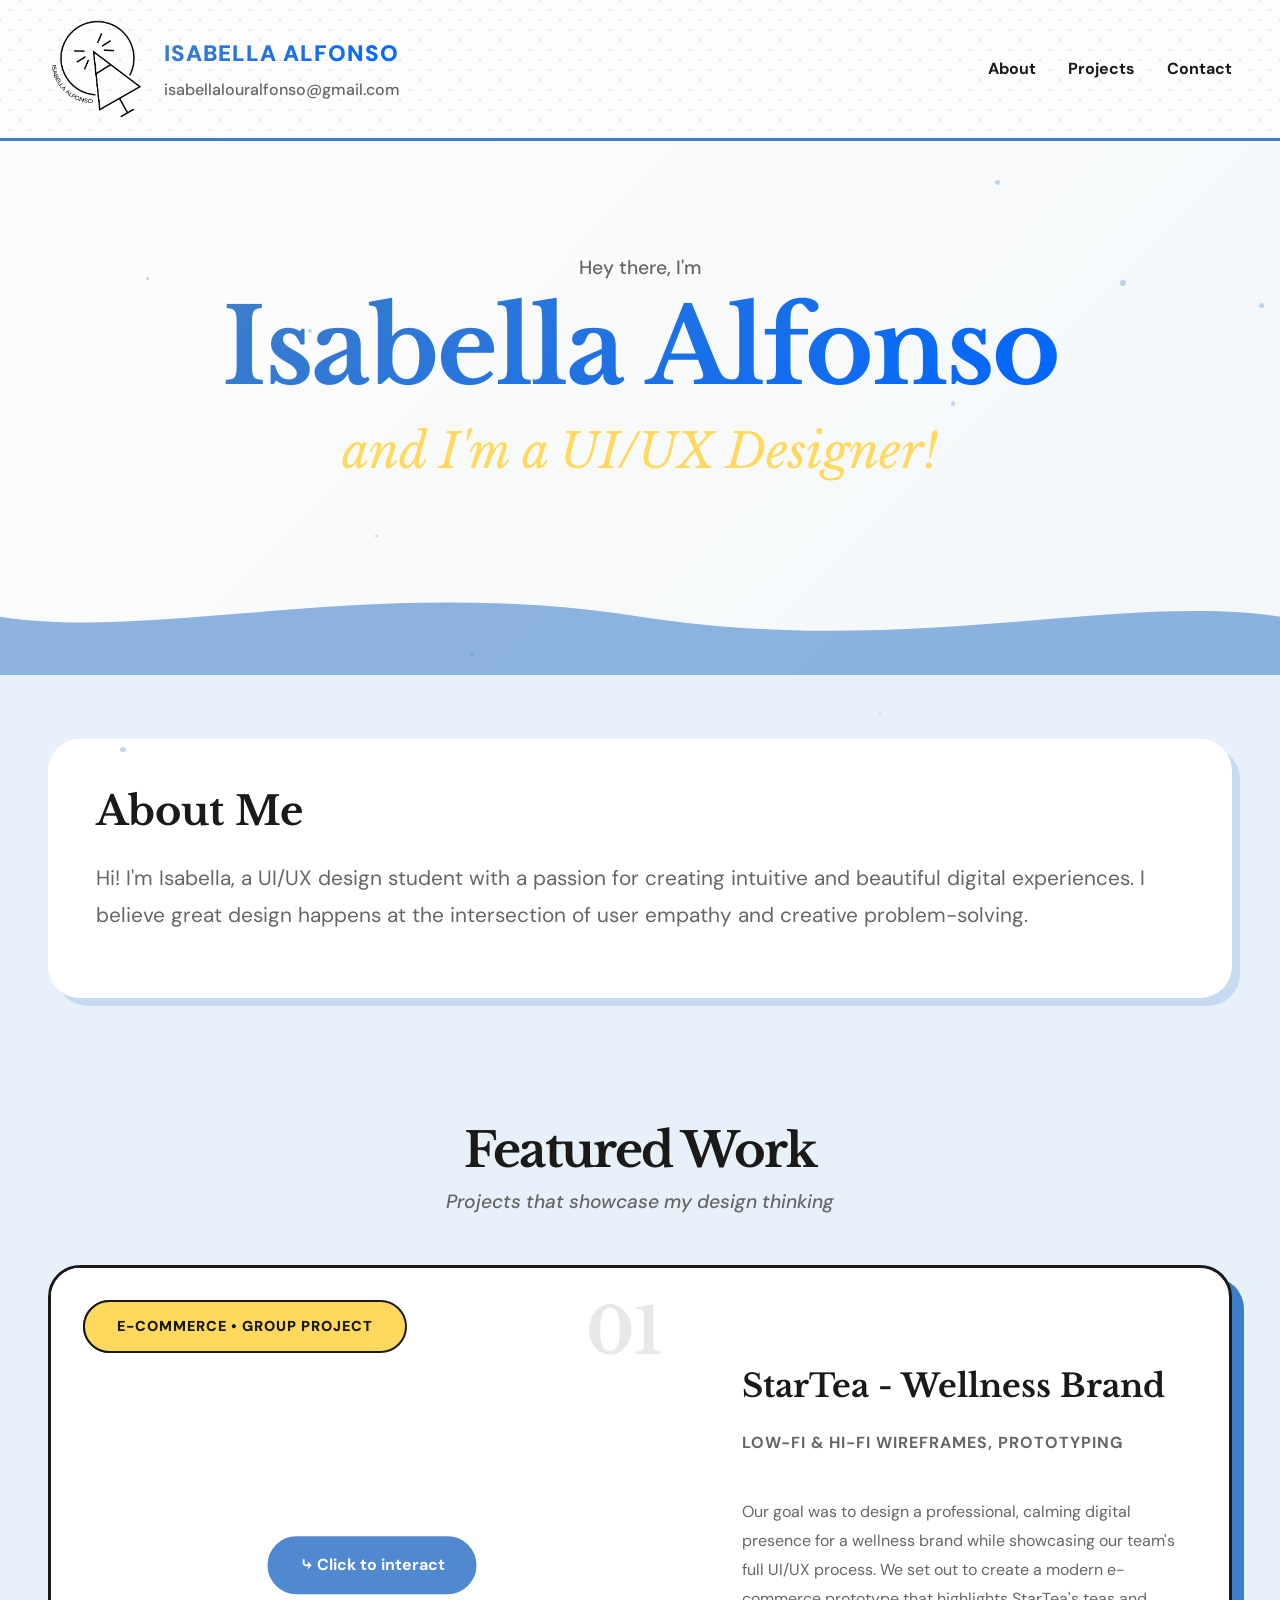
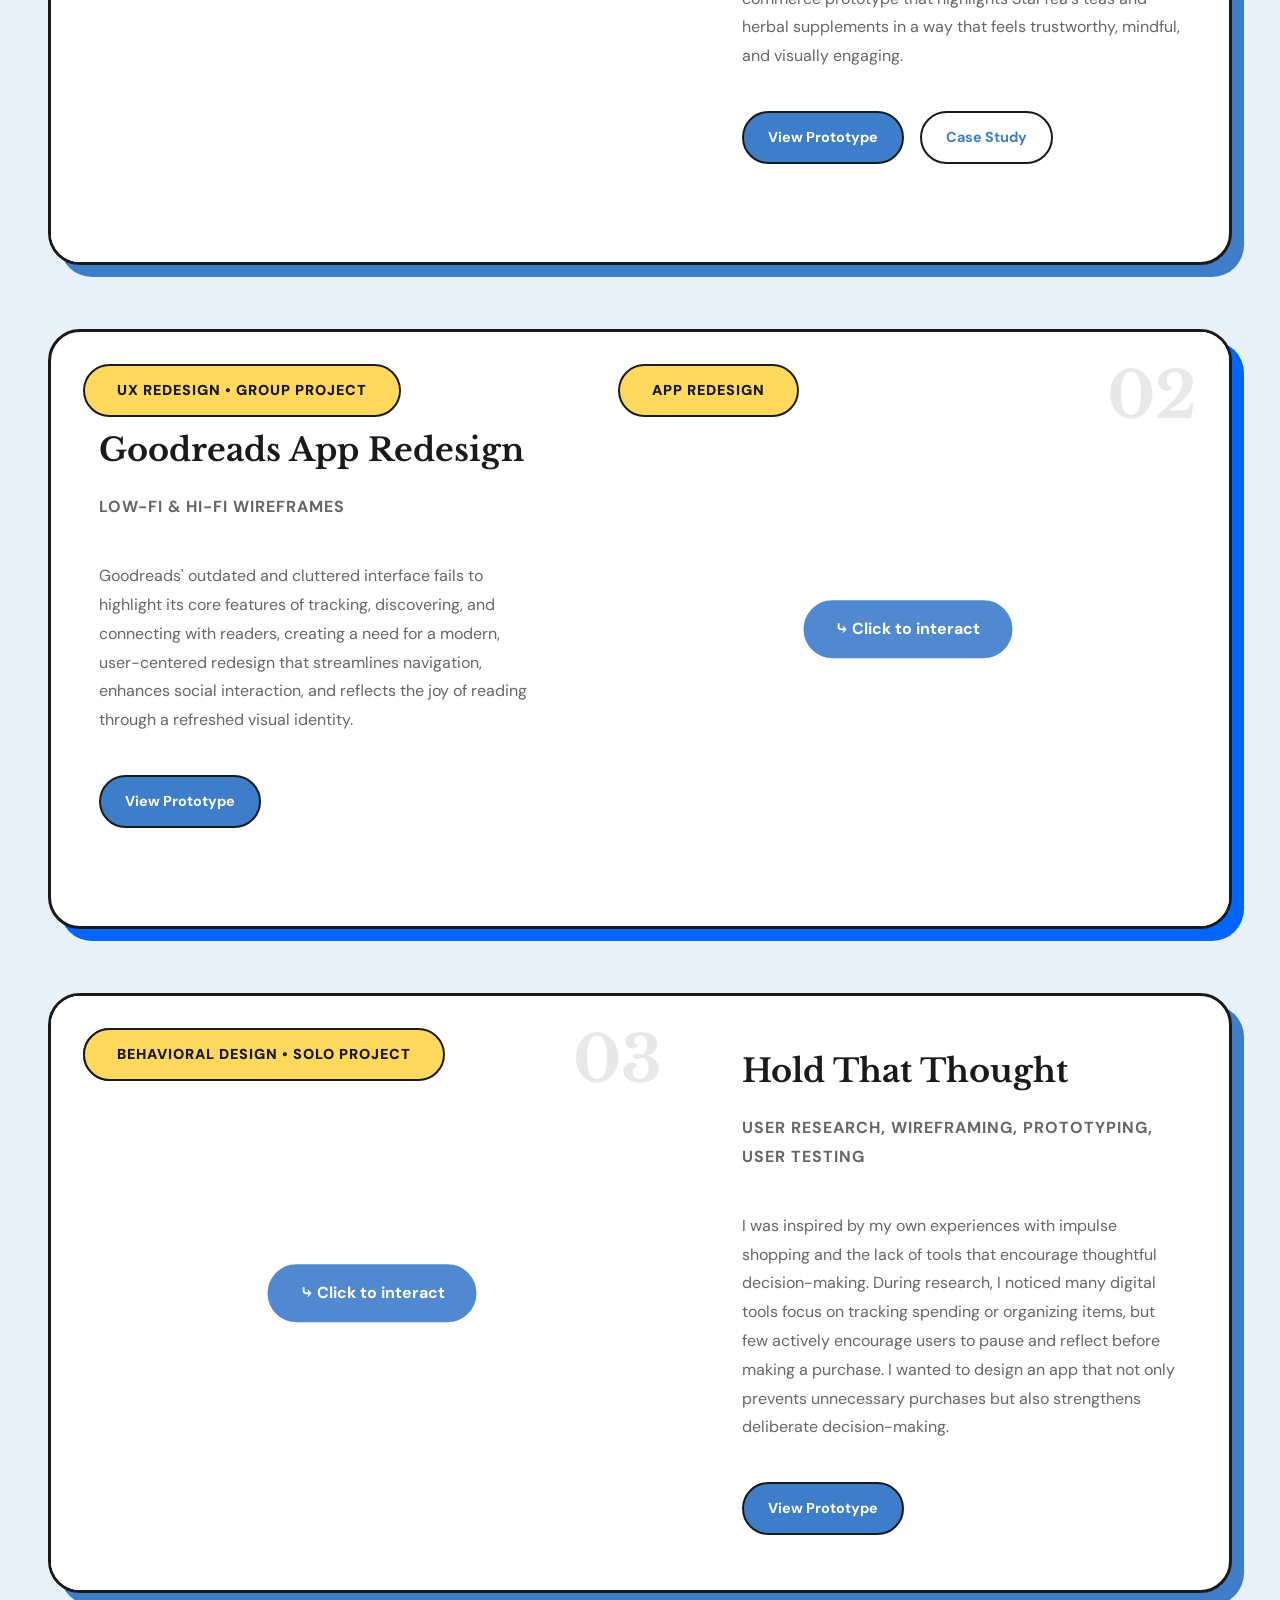
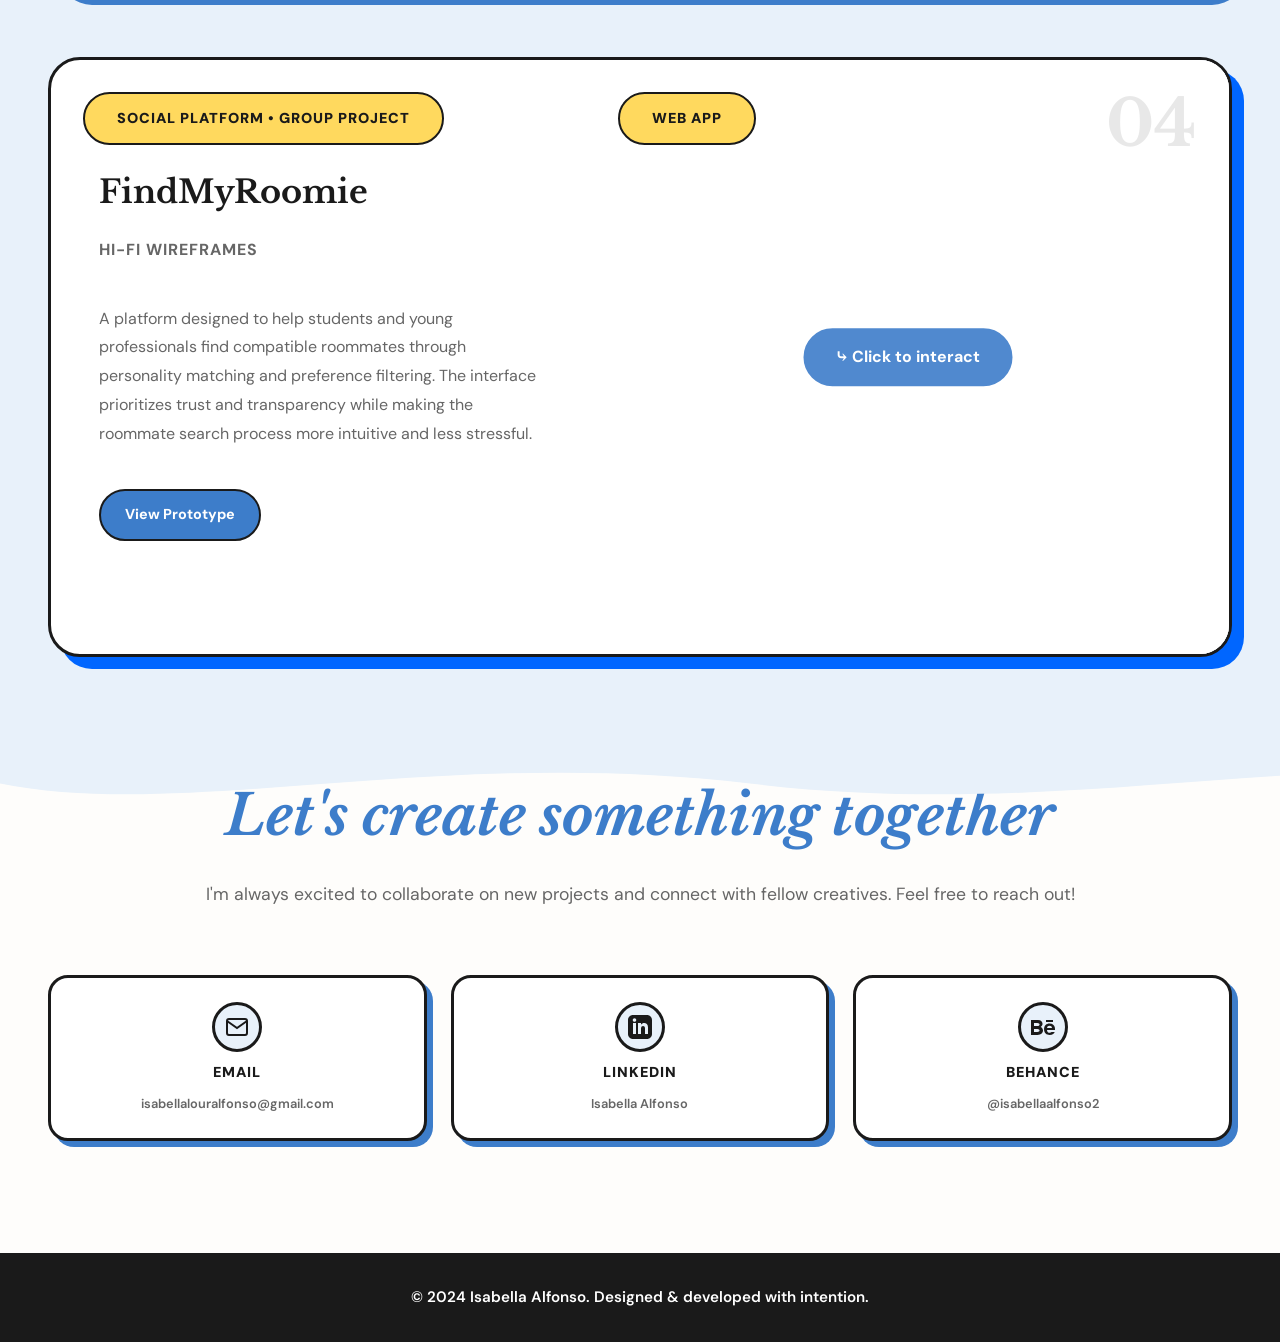
==== index.html @ eb117059 "Add files via upload" ====
<!DOCTYPE html>
<html lang="en">

<head>
    <meta charset="UTF-8">
    <meta name="viewport" content="width=device-width, initial-scale=1.0">
    <title>Isabella Alfonso - UI/UX Designer</title>
    <link rel="preconnect" href="https://fonts.googleapis.com">
    <link rel="preconnect" href="https://fonts.gstatic.com" crossorigin>
    <link
        href="https://fonts.googleapis.com/css2?family=Libre+Baskerville:ital,wght@0,400;0,700;1,400&family=DM+Sans:wght@400;500;600;700&display=swap"
        rel="stylesheet">
    <link rel="stylesheet" href="styles.css">
</head>

<body>
    <nav>
        <div class="container">
            <div class="nav-left">
                <a href="#home" class="logo" aria-label="Isabella Alfonso Logo"></a>
                <div class="nav-info">
                    <span class="name">ISABELLA ALFONSO</span>
                    <div class="nav-contact">
                        <a href="mailto:isabellalouralfonso@gmail.com">isabellalouralfonso@gmail.com</a>
                    </div>
                </div>
            </div>
            <ul>
                <li><a href="#about">About</a></li>
                <li><a href="#projects">Projects</a></li>
                <li><a href="#contact">Contact</a></li>
            </ul>
        </div>
    </nav>

    <section id="home" class="hero">
        <div class="wave-decoration">
            <div class="wave"></div>
            <div class="wave"></div>
        </div>
        <div class="hero-content">
            <p class="small-text">Hey there, I'm</p>
            <h1>Isabella Alfonso</h1>
            <p class="tagline">and I'm a UI/UX Designer!</p>
        </div>
    </section>

    <section id="about" class="about-section">
        <div class="container">
            <div class="about-grid">
                <div class="about-card">
                    <h2>About Me</h2>
                    <p>Hi! I'm Isabella, a UI/UX design student with a passion for creating intuitive and beautiful
                        digital experiences. I believe great design happens at the intersection of user empathy and
                        creative problem-solving.</p>
                </div>
            </div>
        </div>
    </section>

    <section id="projects" class="projects-section">
        <div class="container">
            <div class="section-header">
                <h2 class="section-title">Featured Work</h2>
                <p class="section-subtitle">Projects that showcase my design thinking</p>
            </div>
            <div class="projects-grid">
                <div class="project-card">
                    <div class="project-image">
                        <span class="project-number">01</span>
                        <span class="project-tag">Mobile App</span>
                        <div class="prototype-overlay">
                            <span>⤷ Click to interact</span>
                        </div>
                        <iframe class="project-prototype"
                            src="https://www.figma.com/embed?embed_host=share&url=https://www.figma.com/proto/tesZsdQUWD0p7IYD3rt1K0/StarTea-Prototype?node-id=3464-260&t=DxZt1ldqryKaoIra-1"
                            allowfullscreen>
                        </iframe>
                    </div>
                    <div class="project-content">
                        <span class="project-tag">E-Commerce • Group Project</span>
                        <h3>StarTea - Wellness Brand</h3>
                        <p class="project-role">Low-fi & Hi-fi Wireframes, Prototyping</p>
                        <p>Our goal was to design a professional, calming digital presence for a wellness brand while
                            showcasing our team's full UI/UX process. We set out to create a modern e-commerce prototype
                            that highlights StarTea's teas and herbal supplements in a way that feels trustworthy,
                            mindful, and visually engaging.</p>
                        <div class="project-links">
                            <a href="https://www.figma.com/proto/tesZsdQUWD0p7IYD3rt1K0/StarTea-Prototype?node-id=3464-260&t=DxZt1ldqryKaoIra-1"
                                target="_blank" class="project-link">View Prototype</a>
                            <a href="https://www.behance.net/gallery/235886391/StarTea-Website-Design" target="_blank"
                                class="project-link secondary">Case Study</a>
                        </div>
                    </div>
                </div>

                <div class="project-card">
                    <div class="project-image">
                        <span class="project-number">02</span>
                        <span class="project-tag">App Redesign</span>
                        <div class="prototype-overlay">
                            <span>⤷ Click to interact</span>
                        </div>
                        <iframe class="project-prototype"
                            src="https://www.figma.com/embed?embed_host=share&url=https://www.figma.com/proto/zijQOHebjsT1D1TYrEpR2m/Goodreads-Redesign?node-id=130-280&starting-point-node-id=130%3A280&t=WlkC5fg7L0DICzUb-1"
                            allowfullscreen>
                        </iframe>
                    </div>
                    <div class="project-content">
                        <span class="project-tag">UX Redesign • Group Project</span>
                        <h3>Goodreads App Redesign</h3>
                        <p class="project-role">Low-fi & Hi-fi Wireframes</p>
                        <p>Goodreads' outdated and cluttered interface fails to highlight its core features of tracking,
                            discovering, and connecting with readers, creating a need for a modern, user-centered
                            redesign that streamlines navigation, enhances social interaction, and reflects the joy of
                            reading through a refreshed visual identity.</p>
                        <div class="project-links">
                            <a href="https://www.figma.com/proto/zijQOHebjsT1D1TYrEpR2m/Goodreads-Redesign?node-id=130-280&starting-point-node-id=130%3A280&t=WlkC5fg7L0DICzUb-1"
                                target="_blank" class="project-link">View Prototype</a>
                        </div>
                    </div>
                </div>

                <div class="project-card">
                    <div class="project-image">
                        <span class="project-number">03</span>
                        <span class="project-tag">Mobile App</span>
                        <div class="prototype-overlay">
                            <span>⤷ Click to interact</span>
                        </div>
                        <iframe class="project-prototype"
                            src="https://www.figma.com/embed?embed_host=share&url=https://www.figma.com/proto/msWcVIC5OyRprk8h4pft1J/Untitled?node-id=201-1447&p=f&m=draw&scaling=scale-down&content-scaling=fixed&page-id=201%3A917&starting-point-node-id=201%3A1447&t=2uoMza4y7HdbOIAU-1"
                            allowfullscreen>
                        </iframe>
                    </div>
                    <div class="project-content">
                        <span class="project-tag">Behavioral Design • Solo Project</span>
                        <h3>Hold That Thought</h3>
                        <p class="project-role">User Research, Wireframing, Prototyping, User Testing</p>
                        <p>I was inspired by my own experiences with impulse shopping and the lack of tools that
                            encourage thoughtful decision-making. During research, I noticed many digital tools focus on
                            tracking spending or organizing items, but few actively encourage users to pause and reflect
                            before making a purchase. I wanted to design an app that not only prevents unnecessary
                            purchases but also strengthens deliberate decision-making.</p>
                        <div class="project-links">
                            <a href="https://www.figma.com/proto/msWcVIC5OyRprk8h4pft1J/Untitled?node-id=201-1447&p=f&m=draw&scaling=scale-down&content-scaling=fixed&page-id=201%3A917&starting-point-node-id=201%3A1447&t=2uoMza4y7HdbOIAU-1"
                                target="_blank" class="project-link">View Prototype</a>
                        </div>
                    </div>
                </div>

                <div class="project-card">
                    <div class="project-image">
                        <span class="project-number">04</span>
                        <span class="project-tag">Web App</span>
                        <div class="prototype-overlay">
                            <span>⤷ Click to interact</span>
                        </div>
                        <iframe class="project-prototype"
                            src="https://www.figma.com/embed?embed_host=share&url=https://www.figma.com/proto/Vjy3LSTYUVbEObOqaxyEuz/DIG3124-Group-Project?node-id=1-3&p=f&t=7cQKwUZ6eZ2lU2q5-1&scaling=scale-down&content-scaling=fixed&page-id=0%3A1&starting-point-node-id=1%3A3"
                            allowfullscreen>
                        </iframe>
                    </div>
                    <div class="project-content">
                        <span class="project-tag">Social Platform • Group Project</span>
                        <h3>FindMyRoomie</h3>
                        <p class="project-role">Hi-fi Wireframes</p>
                        <p>A platform designed to help students and young professionals find compatible roommates
                            through personality matching and preference filtering. The interface prioritizes trust and
                            transparency while making the roommate search process more intuitive and less stressful.</p>
                        <div class="project-links">
                            <a href="https://www.figma.com/proto/Vjy3LSTYUVbEObOqaxyEuz/DIG3124-Group-Project?node-id=1-3&p=f&t=7cQKwUZ6eZ2lU2q5-1&scaling=scale-down&content-scaling=fixed&page-id=0%3A1&starting-point-node-id=1%3A3"
                                target="_blank" class="project-link">View Prototype</a>
                        </div>
                    </div>
                </div>
            </div>
        </div>
    </section>

    <section id="contact" class="contact-section">
        <div class="container">
            <div class="contact-wrapper">
                <h2>Let's create something together</h2>
                <p>I'm always excited to collaborate on new projects and connect with fellow creatives. Feel free to
                    reach out!</p>

                <div class="contact-grid">
                    <a href="mailto:isabellalouralfonso@gmail.com" class="contact-card">
                        <div class="contact-icon">
                            <svg viewBox="0 0 24 24" fill="none" stroke="currentColor" stroke-width="2">
                                <path d="M4 4h16c1.1 0 2 .9 2 2v12c0 1.1-.9 2-2 2H4c-1.1 0-2-.9-2-2V6c0-1.1.9-2 2-2z">
                                </path>
                                <polyline points="22,6 12,13 2,6"></polyline>
                            </svg>
                        </div>
                        <span class="contact-label">Email</span>
                        <span class="contact-detail">isabellalouralfonso@gmail.com</span>
                    </a>
                    <a href="https://www.linkedin.com/in/isabella-alfonso-015350304/" target="_blank"
                        class="contact-card">
                        <div class="contact-icon">
                            <svg viewBox="0 0 24 24" fill="currentColor">
                                <path
                                    d="M19 0h-14c-2.761 0-5 2.239-5 5v14c0 2.761 2.239 5 5 5h14c2.762 0 5-2.239 5-5v-14c0-2.761-2.238-5-5-5zm-11 19h-3v-11h3v11zm-1.5-12.268c-.966 0-1.75-.79-1.75-1.764s.784-1.764 1.75-1.764 1.75.79 1.75 1.764-.783 1.764-1.75 1.764zm13.5 12.268h-3v-5.604c0-3.368-4-3.113-4 0v5.604h-3v-11h3v1.765c1.396-2.586 7-2.777 7 2.476v6.759z" />
                            </svg>
                        </div>
                        <span class="contact-label">LinkedIn</span>
                        <span class="contact-detail">Isabella Alfonso</span>
                    </a>
                    <a href="https://www.behance.net/isabellaalfonso2" target="_blank" class="contact-card">
                        <div class="contact-icon">
                            <svg viewBox="0 0 24 24" fill="currentColor">
                                <path
                                    d="M22 7h-7v-2h7v2zm1.726 10c-.442 1.297-2.029 3-5.101 3-3.074 0-5.564-1.729-5.564-5.675 0-3.91 2.325-5.92 5.466-5.92 3.082 0 4.964 1.782 5.375 4.426.078.506.109 1.188.095 2.14h-8.027c.13 3.211 3.483 3.312 4.588 2.029h3.168zm-7.686-4h4.965c-.105-1.547-1.136-2.219-2.477-2.219-1.466 0-2.277.768-2.488 2.219zm-9.574 6.988h-6.466v-14.967h6.953c5.476.081 5.58 5.444 2.72 6.906 3.461 1.26 3.577 8.061-3.207 8.061zm-3.466-8.988h3.584c2.508 0 2.906-3-.312-3h-3.272v3zm3.391 3h-3.391v3.016h3.341c3.055 0 2.868-3.016.05-3.016z" />
                            </svg>
                        </div>
                        <span class="contact-label">Behance</span>
                        <span class="contact-detail">@isabellaalfonso2</span>
                    </a>
                </div>
            </div>
        </div>
    </section>

    <footer>
        <div class="container">
            <p>&copy; 2024 Isabella Alfonso. Designed & developed with intention.</p>
        </div>
    </footer>

    <script src="script.js"></script>
</body>

</html>
---- styles.css ----
* {
    margin: 0;
    padding: 0;
    box-sizing: border-box;
}

:root {
    --primary-blue: #3D7DCA;
    --bright-blue: #0066FF;
    --light-blue: #E8F1FA;
    --accent-yellow: #FFD95E;
    --cream: #FEFDFB;
    --dark: #1a1a1a;
    --gray: #666;
}

html {
    scroll-behavior: smooth;
}

body {
    font-family: 'DM Sans', -apple-system, BlinkMacSystemFont, sans-serif;
    color: var(--dark);
    background-color: var(--cream);
    line-height: 1.6;
    position: relative;
    overflow-x: hidden;
}

.cursor-droplet {
    position: fixed;
    width: 8px;
    height: 8px;
    background: var(--primary-blue);
    border-radius: 50%;
    pointer-events: none;
    z-index: 10000;
    opacity: 0.6;
    animation: droplet-fade 0.8s ease-out forwards;
}

@keyframes droplet-fade {
    to {
        opacity: 0;
        transform: translateY(20px) scale(0.5);
    }
}

body::before {
    content: '';
    position: fixed;
    top: 0;
    left: 0;
    width: 100%;
    height: 100%;
    z-index: -1;
    opacity: 0.4;
    background-image: radial-gradient(circle, var(--primary-blue) 1px, transparent 1px);
    background-size: 40px 40px;
}

body::after {
    content: '';
    position: fixed;
    top: 0;
    left: 0;
    width: 100%;
    height: 100%;
    z-index: -1;
    opacity: 0.03;
    background-image:
        radial-gradient(ellipse at 20% 50%, rgba(61, 125, 202, 0.3) 0%, transparent 50%),
        radial-gradient(ellipse at 80% 50%, rgba(0, 102, 255, 0.3) 0%, transparent 50%);
    background-size: 100% 100%;
    animation: water-flow 20s ease-in-out infinite;
}

@keyframes water-flow {
    0%, 100% {
        background-position: 0% 0%, 100% 100%;
    }
    50% {
        background-position: 100% 100%, 0% 0%;
    }
}

.particle {
    position: fixed;
    background: var(--primary-blue);
    border-radius: 50%;
    pointer-events: none;
    z-index: 1;
    opacity: 0.3;
    animation: particle-drift linear infinite;
}

@keyframes particle-drift {
    0% {
        transform: translateY(0) translateX(0);
    }
    50% {
        transform: translateY(-20px) translateX(10px);
    }
    100% {
        transform: translateY(0) translateX(0);
    }
}

nav {
    position: fixed;
    top: 0;
    width: 100%;
    background: rgba(254, 253, 251, 0.98);
    background-image: 
        radial-gradient(circle, rgba(61, 125, 202, 0.15) 1px, transparent 1px),
        radial-gradient(circle, rgba(61, 125, 202, 0.15) 1px, transparent 1px);
    background-size: 20px 20px;
    background-position: 0 0, 10px 10px;
    backdrop-filter: blur(10px);
    z-index: 1000;
    padding: 1.2rem 0;
    border-bottom: 3px solid var(--primary-blue);
}

nav .container {
    max-width: 1600px;
    margin: 0 auto;
    padding: 0 3rem;
    display: flex;
    justify-content: space-between;
    align-items: center;
}

.nav-left {
    display: flex;
    align-items: center;
    gap: 1rem;
}

nav .logo {
    display: block;
    width: 100px;
    height: 100px;
    background-image: url('IALogo.png');
    background-size: contain;
    background-repeat: no-repeat;
    background-position: center;
    flex-shrink: 0;
}

.nav-info {
    display: flex;
    flex-direction: column;
    gap: 0.3rem;
}

.nav-info .name {
    font-size: 1.4rem;
    font-weight: 900;
    color: var(--dark);
    letter-spacing: 1px;
    background: linear-gradient(135deg, var(--primary-blue), var(--bright-blue));
    -webkit-background-clip: text;
    -webkit-text-fill-color: transparent;
    background-clip: text;
}

nav ul {
    list-style: none;
    display: flex;
    gap: 2rem;
}

nav a {
    text-decoration: none;
    color: var(--dark);
    font-weight: 700;
    font-size: 1rem;
    transition: color 0.3s ease;
}

nav ul a:hover {
    color: var(--primary-blue);
}

.nav-contact {
    display: flex;
    align-items: center;
    gap: 1rem;
    font-size: 0.8rem;
    color: var(--gray);
}

.nav-contact a {
    color: var(--gray);
    text-decoration: none;
    font-weight: 500;
    transition: color 0.3s ease;
}

.nav-contact a:hover {
    color: var(--accent-yellow);
}

.container {
    max-width: 1600px;
    margin: 0 auto;
    padding: 0 3rem;
}

.hero {
    min-height: 75vh;
    display: flex;
    align-items: center;
    padding: 8rem 3rem 3rem;
    position: relative;
    background: linear-gradient(135deg, var(--cream) 0%, var(--light-blue) 50%, var(--cream) 100%);
    background-size: 400% 400%;
    animation: gradient-flow 20s ease infinite;
}

@keyframes gradient-flow {
    0%, 100% {
        background-position: 0% 50%;
    }
    50% {
        background-position: 100% 50%;
    }
}

.wave-decoration {
    position: absolute;
    bottom: 0;
    left: 0;
    width: 100%;
    height: 100px;
    overflow: hidden;
}

.wave {
    opacity: 0.15;
}

.wave {
    position: absolute;
    bottom: 0;
    left: 0;
    width: 200%;
    height: 100%;
    background: url("data:image/svg+xml,%3Csvg xmlns='http://www.w3.org/2000/svg' viewBox='0 0 1200 120' preserveAspectRatio='none'%3E%3Cpath d='M0,50 C150,80 350,0 600,50 C850,100 1050,20 1200,50 L1200,120 L0,120 Z' fill='%233D7DCA'/%3E%3C/svg%3E");
    background-repeat: repeat-x;
    background-size: 50% 100%;
    animation: wave 20s linear infinite;
}

.wave:nth-child(2) {
    opacity: 0.5;
    animation: wave 25s linear infinite reverse;
}

@keyframes wave {
    0% {
        transform: translateX(0);
    }
    100% {
        transform: translateX(-50%);
    }
}

.hero-content {
    max-width: 1200px;
    margin: 0 auto;
    text-align: center;
}

.hero-content .small-text {
    font-size: 1.2rem;
    color: var(--gray);
    margin-bottom: 0.8rem;
    font-weight: 500;
}

.hero-content h1 {
    font-family: 'Libre Baskerville', serif;
    font-size: clamp(3rem, 10vw, 6.5rem);
    line-height: 1;
    margin-bottom: 0.8rem;
    font-weight: 700;
    letter-spacing: -2px;
    background: linear-gradient(135deg, var(--primary-blue), var(--bright-blue));
    -webkit-background-clip: text;
    -webkit-text-fill-color: transparent;
    background-clip: text;
}

.hero-content .tagline {
    font-family: 'Libre Baskerville', serif;
    font-size: clamp(1.8rem, 4vw, 3rem);
    color: var(--accent-yellow);
    margin-bottom: 0.8rem;
    font-style: italic;
    font-weight: 400;
}

.about-section {
    padding: 4rem 0;
    background: var(--light-blue);
    position: relative;
    overflow: hidden;
}

.about-grid {
    display: grid;
    grid-template-columns: 1fr;
    gap: 2rem;
    max-width: 1600px;
    margin: 0 auto;
}

.about-card {
    background: white;
    padding: 3rem;
    border-radius: 32px;
    box-shadow: 8px 8px 0 rgba(61, 125, 202, 0.2);
}

.about-card h2 {
    font-family: 'Libre Baskerville', serif;
    font-size: 2.5rem;
    margin-bottom: 1.5rem;
    color: var(--dark);
    line-height: 1.2;
}

.about-card p {
    font-size: 1.3rem;
    line-height: 1.8;
    color: var(--gray);
    margin-bottom: 1rem;
}

.projects-section {
    padding: 4rem 0;
    background: var(--light-blue);
    position: relative;
    overflow: hidden;
}

.projects-section::before {
    content: '';
    position: absolute;
    top: 0;
    left: 0;
    right: 0;
    height: 150px;
    background: url("data:image/svg+xml,%3Csvg xmlns='http://www.w3.org/2000/svg' viewBox='0 0 1200 120'%3E%3Cpath d='M0,50 C150,80 350,20 600,50 C850,80 1050,20 1200,50 L1200,0 L0,0 Z' fill='%23E8F1FA'/%3E%3C/svg%3E");
    background-size: cover;
}

.section-header {
    text-align: center;
    margin-bottom: 3rem;
}

.section-title {
    font-family: 'Libre Baskerville', serif;
    font-size: clamp(2rem, 4vw, 3rem);
    color: var(--dark);
    font-weight: 700;
    margin-bottom: 0.8rem;
    line-height: 1;
    letter-spacing: -2px;
    background: linear-gradient(135deg, var(--dark) 0%, var(--dark) 50%, var(--primary-blue) 50%, var(--dark) 51%, var(--dark) 100%);
    background-size: 200% 100%;
    -webkit-background-clip: text;
    -webkit-text-fill-color: transparent;
    background-clip: text;
    animation: liquid-shimmer 4s ease-in-out infinite;
}

@keyframes liquid-shimmer {
    0%, 100% {
        background-position: 0% 0%;
    }
    50% {
        background-position: 100% 0%;
    }
}

.section-subtitle {
    font-size: 1.2rem;
    color: var(--gray);
    font-style: italic;
    font-weight: 500;
}

.projects-grid {
    display: flex;
    flex-direction: column;
    gap: 4rem;
    max-width: 1400px;
    margin: 0 auto;
}

.project-card {
    background: white;
    border-radius: 32px;
    overflow: hidden;
    transition: all 0.4s ease;
    border: 3px solid var(--dark);
    position: relative;
    display: grid;
    grid-template-columns: 1.2fr 1fr;
    min-height: 600px;
    box-shadow: 12px 12px 0 var(--primary-blue);
}

.project-card:nth-child(even) {
    grid-template-columns: 1fr 1.2fr;
    box-shadow: 12px 12px 0 var(--bright-blue);
}

.project-card:nth-child(even) .project-content {
    order: -1;
}

.project-card:hover {
    transform: translate(-6px, -6px);
    box-shadow: 18px 18px 0 var(--accent-yellow);
}

.project-image {
    width: 100%;
    height: 100%;
    background: var(--light-blue);
    position: relative;
    display: flex;
    align-items: center;
    justify-content: center;
    overflow: hidden;
}

.project-prototype {
    width: 100%;
    height: 100%;
    border: none;
    background: white;
}

.prototype-overlay {
    position: absolute;
    top: 50%;
    left: 50%;
    transform: translate(-50%, -50%);
    background: rgba(61, 125, 202, 0.9);
    color: white;
    padding: 1rem 2rem;
    border-radius: 50px;
    font-weight: 700;
    font-size: 1rem;
    pointer-events: none;
    opacity: 1;
    transition: opacity 0.3s ease;
    z-index: 10;
    border: 2px solid white;
    display: flex;
    align-items: center;
    gap: 0.5rem;
}

.project-card:hover .prototype-overlay {
    opacity: 0;
}

.project-number {
    position: absolute;
    top: 2rem;
    right: 2rem;
    font-family: 'Libre Baskerville', serif;
    font-size: 4rem;
    color: rgba(26, 26, 26, 0.1);
    font-weight: 700;
    line-height: 1;
    z-index: 5;
}

.project-tag {
    position: absolute;
    top: 2rem;
    left: 2rem;
    background: var(--accent-yellow);
    padding: 0.8rem 2rem;
    border-radius: 50px;
    font-weight: 900;
    font-size: 0.9rem;
    color: var(--dark);
    border: 2px solid var(--dark);
    text-transform: uppercase;
    letter-spacing: 1px;
}

.project-content {
    padding: 3rem;
    display: flex;
    flex-direction: column;
    justify-content: center;
    gap: 1rem;
}

.project-content h3 {
    font-family: 'Libre Baskerville', serif;
    font-size: 2rem;
    margin-bottom: 0.5rem;
    color: var(--dark);
    line-height: 1.2;
}

.project-role {
    font-size: 0.9rem;
    color: var(--primary-blue);
    font-weight: 700;
    text-transform: uppercase;
    letter-spacing: 1px;
    margin-bottom: 1rem;
}

.project-content p {
    color: var(--gray);
    line-height: 1.8;
    font-size: 1rem;
    margin-bottom: 1.5rem;
}

.project-links {
    display: flex;
    gap: 1rem;
    flex-wrap: wrap;
}

.project-link {
    padding: 0.8rem 1.5rem;
    background: var(--primary-blue);
    color: white;
    text-decoration: none;
    border-radius: 50px;
    font-weight: 700;
    font-size: 0.9rem;
    border: 2px solid var(--dark);
    transition: all 0.3s ease;
    display: inline-block;
}

.project-link:hover {
    background: var(--accent-yellow);
    color: var(--dark);
    transform: translateY(-2px);
}

.project-link.secondary {
    background: white;
    color: var(--primary-blue);
}

.project-link.secondary:hover {
    background: var(--accent-yellow);
    color: var(--dark);
}

.contact-section {
    padding: 4rem 0;
    background: var(--cream);
    position: relative;
    overflow: hidden;
}

.contact-section::before {
    content: '';
    position: absolute;
    top: 0;
    left: 0;
    right: 0;
    height: 150px;
    background: url("data:image/svg+xml,%3Csvg xmlns='http://www.w3.org/2000/svg' viewBox='0 0 1200 120'%3E%3Cpath d='M0,50 C150,80 350,20 600,50 C850,80 1050,20 1200,50 L1200,0 L0,0 Z' fill='%23E8F1FA'/%3E%3C/svg%3E");
    background-size: cover;
}

.contact-wrapper {
    max-width: 1400px;
    margin: 0 auto;
    text-align: center;
}

.contact-wrapper h2 {
    font-family: 'Libre Baskerville', serif;
    font-size: clamp(2rem, 5vw, 3.5rem);
    color: var(--primary-blue);
    margin-bottom: 2rem;
    font-style: italic;
    line-height: 1.1;
}

.contact-wrapper>p {
    font-size: 1.1rem;
    color: var(--gray);
    margin-bottom: 4rem;
    line-height: 1.8;
}

.contact-grid {
    display: grid;
    grid-template-columns: repeat(3, 1fr);
    gap: 1.5rem;
    margin-bottom: 3rem;
}

.contact-card {
    background: white;
    padding: 1.5rem 1rem;
    border-radius: 20px;
    text-decoration: none;
    color: var(--dark);
    transition: all 0.3s ease;
    border: 3px solid var(--dark);
    display: flex;
    flex-direction: column;
    align-items: center;
    gap: 0.6rem;
    box-shadow: 6px 6px 0 var(--primary-blue);
}

.contact-card:hover {
    transform: translate(-3px, -3px);
    box-shadow: 9px 9px 0 var(--accent-yellow);
}

.contact-icon {
    width: 50px;
    height: 50px;
    background: var(--light-blue);
    border-radius: 50%;
    display: flex;
    align-items: center;
    justify-content: center;
    border: 3px solid var(--dark);
}

.contact-icon svg {
    width: 24px;
    height: 24px;
}

.contact-label {
    font-weight: 900;
    font-size: 0.9rem;
    text-transform: uppercase;
    letter-spacing: 1px;
}

.contact-detail {
    font-size: 0.8rem;
    color: var(--gray);
    font-weight: 600;
    word-break: break-word;
}

footer {
    background: var(--dark);
    color: white;
    padding: 2rem 3rem;
    text-align: center;
}

footer p {
    font-size: 0.95rem;
    font-weight: 600;
}

@media (max-width: 1200px) {
    .project-card {
        grid-template-columns: 1fr !important;
        min-height: auto;
    }

    .project-card:nth-child(even) .project-content {
        order: 0;
    }

    .project-image {
        min-height: 400px;
    }
}

@media (max-width: 768px) {
    nav .container {
        padding: 0 1.5rem;
        flex-direction: column;
        gap: 1rem;
    }

    .nav-left {
        flex-direction: column;
        align-items: center;
        text-align: center;
    }

    .nav-info .name {
        font-size: 1.1rem;
    }

    .nav-contact {
        font-size: 0.7rem;
    }

    nav ul {
        gap: 1rem;
        font-size: 0.9rem;
    }

    nav .logo {
        width: 80px;
        height: 80px;
    }

    .container {
        padding: 0 1.5rem;
    }

    .hero {
        padding: 10rem 1.5rem 3rem;
    }

    .contact-grid {
        grid-template-columns: 1fr;
    }
}
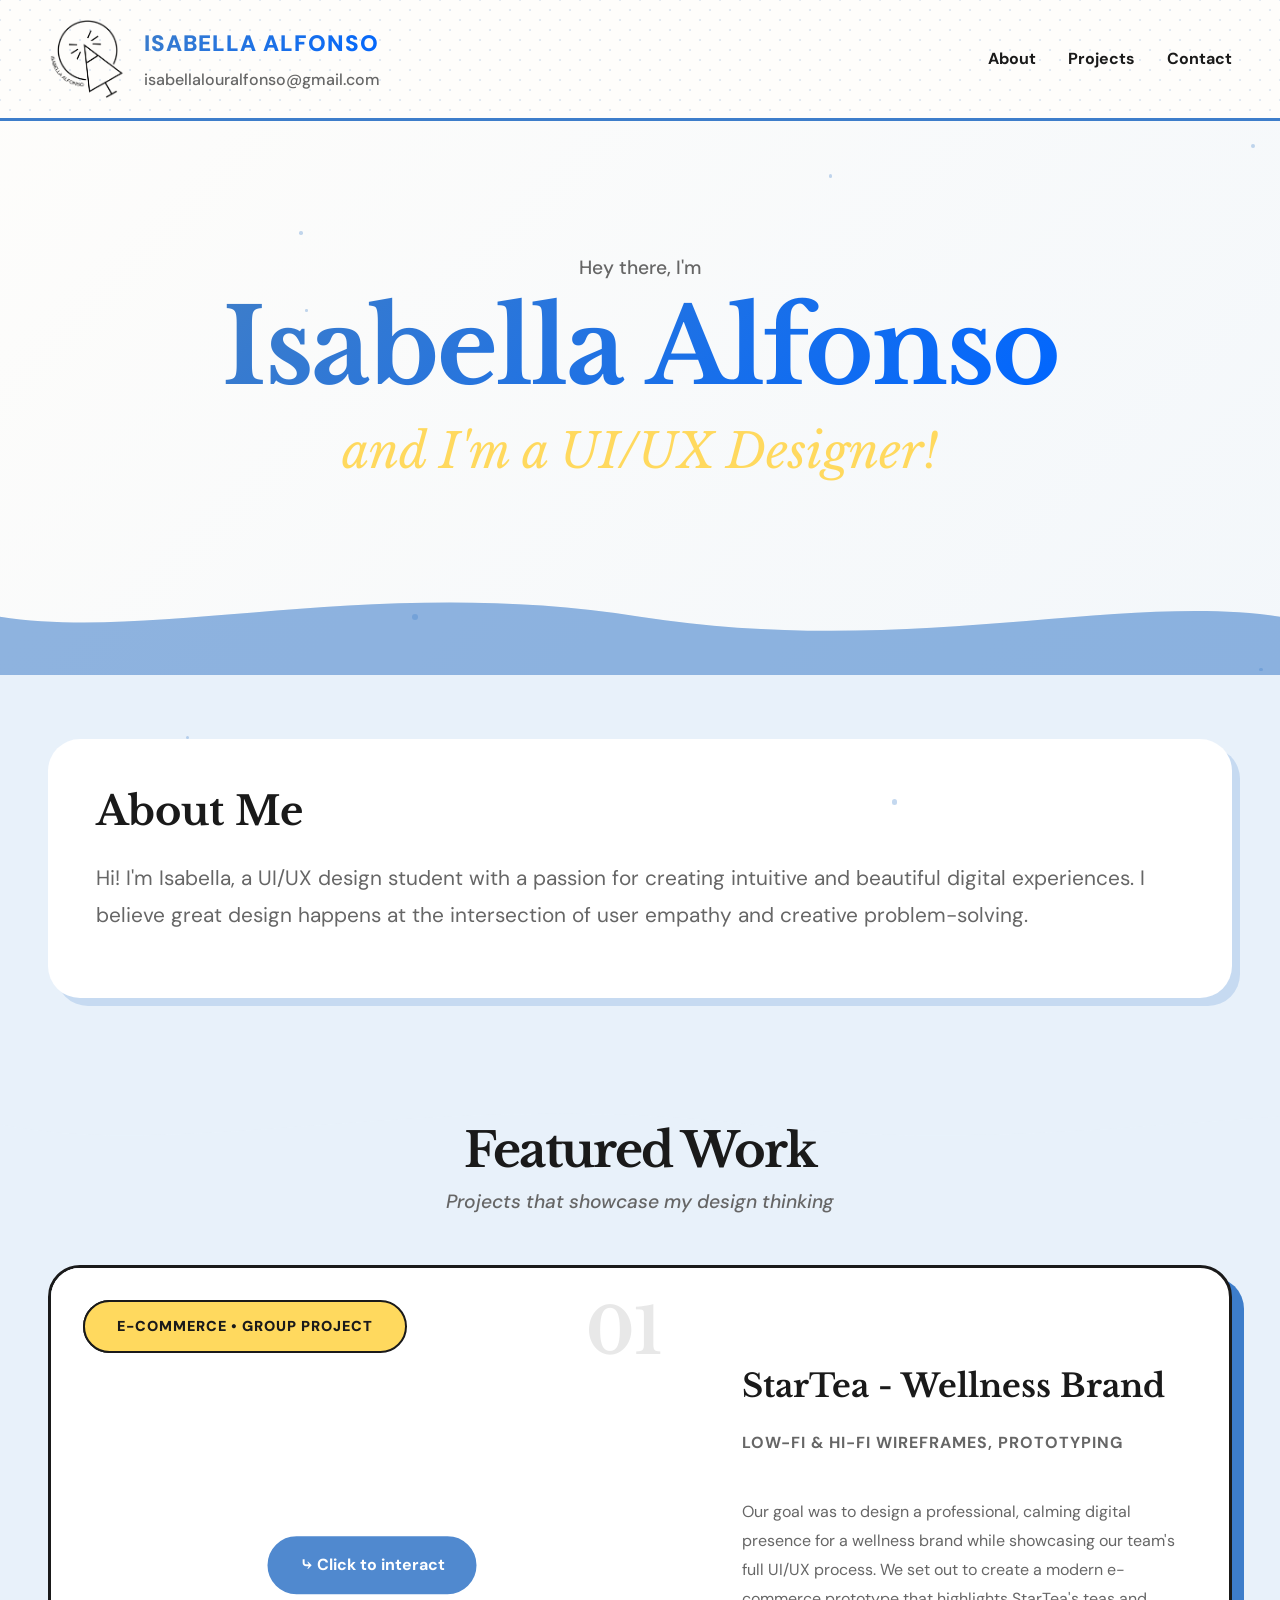
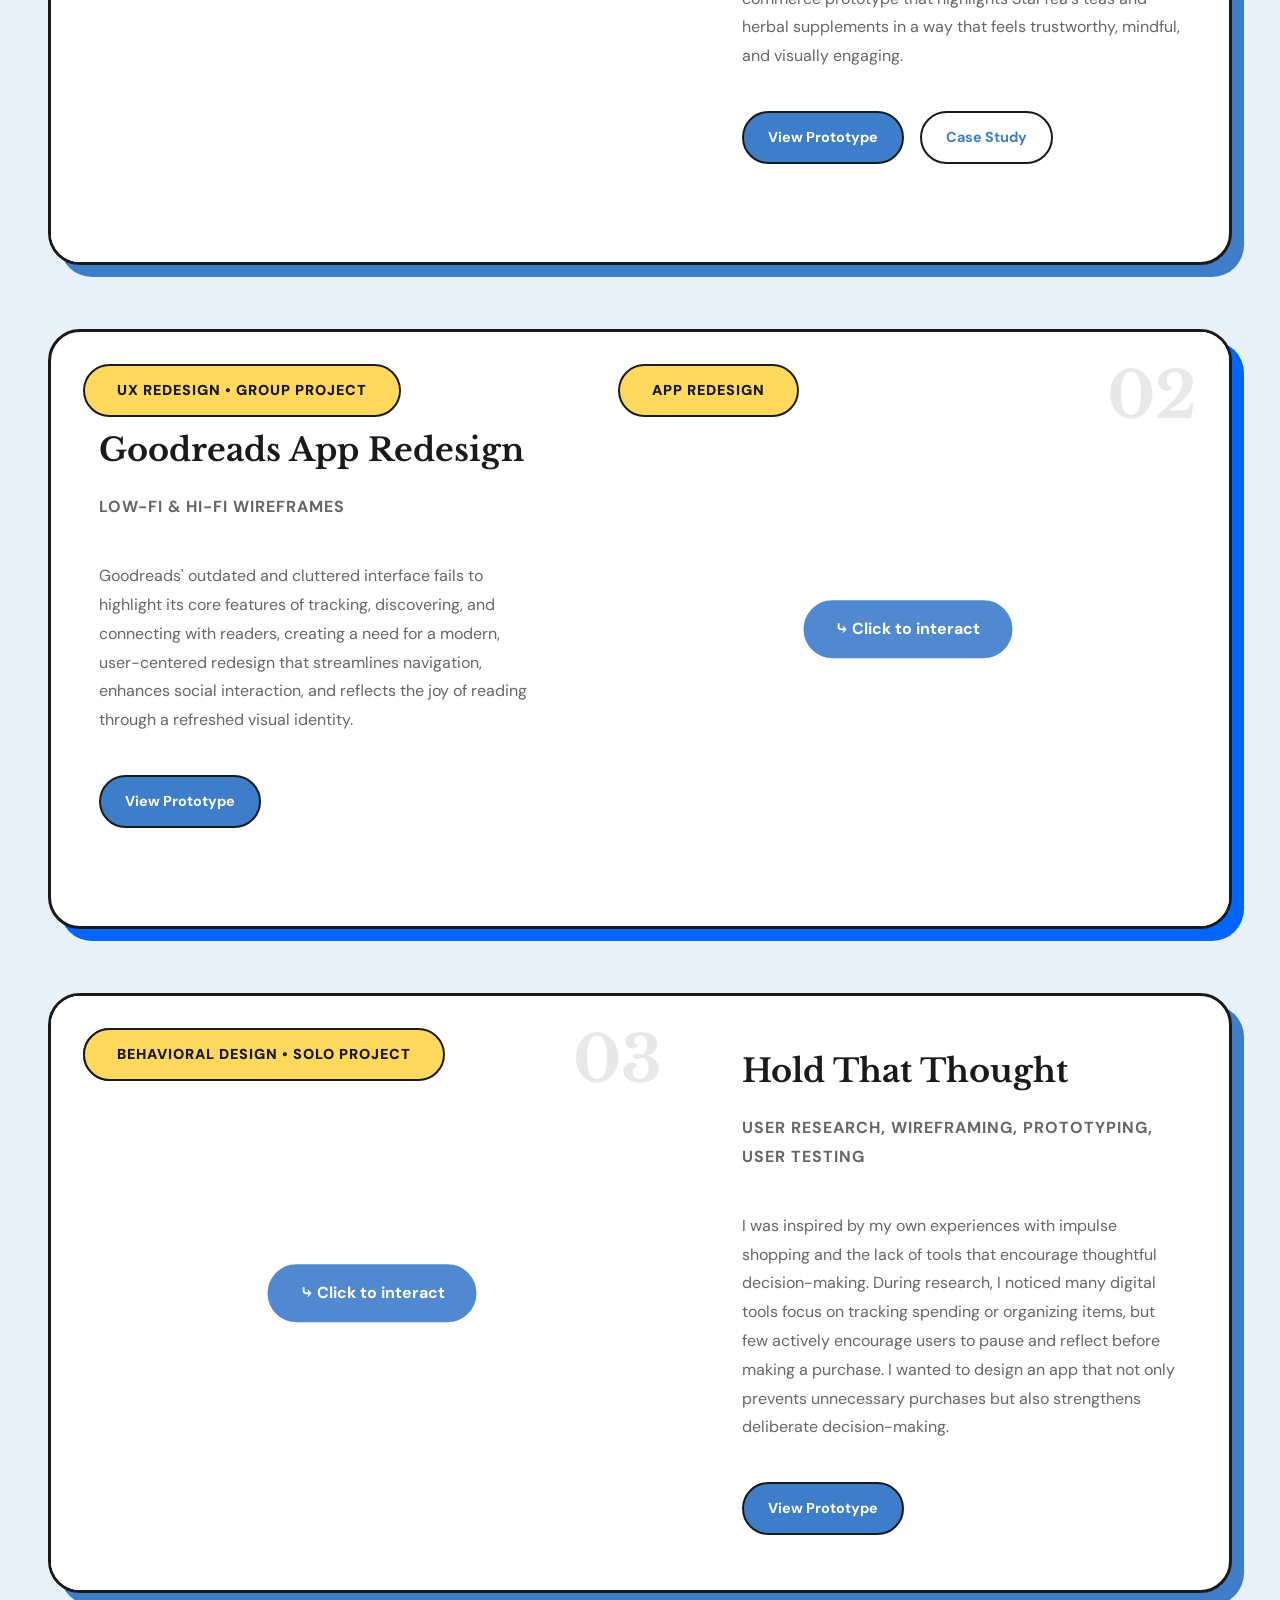
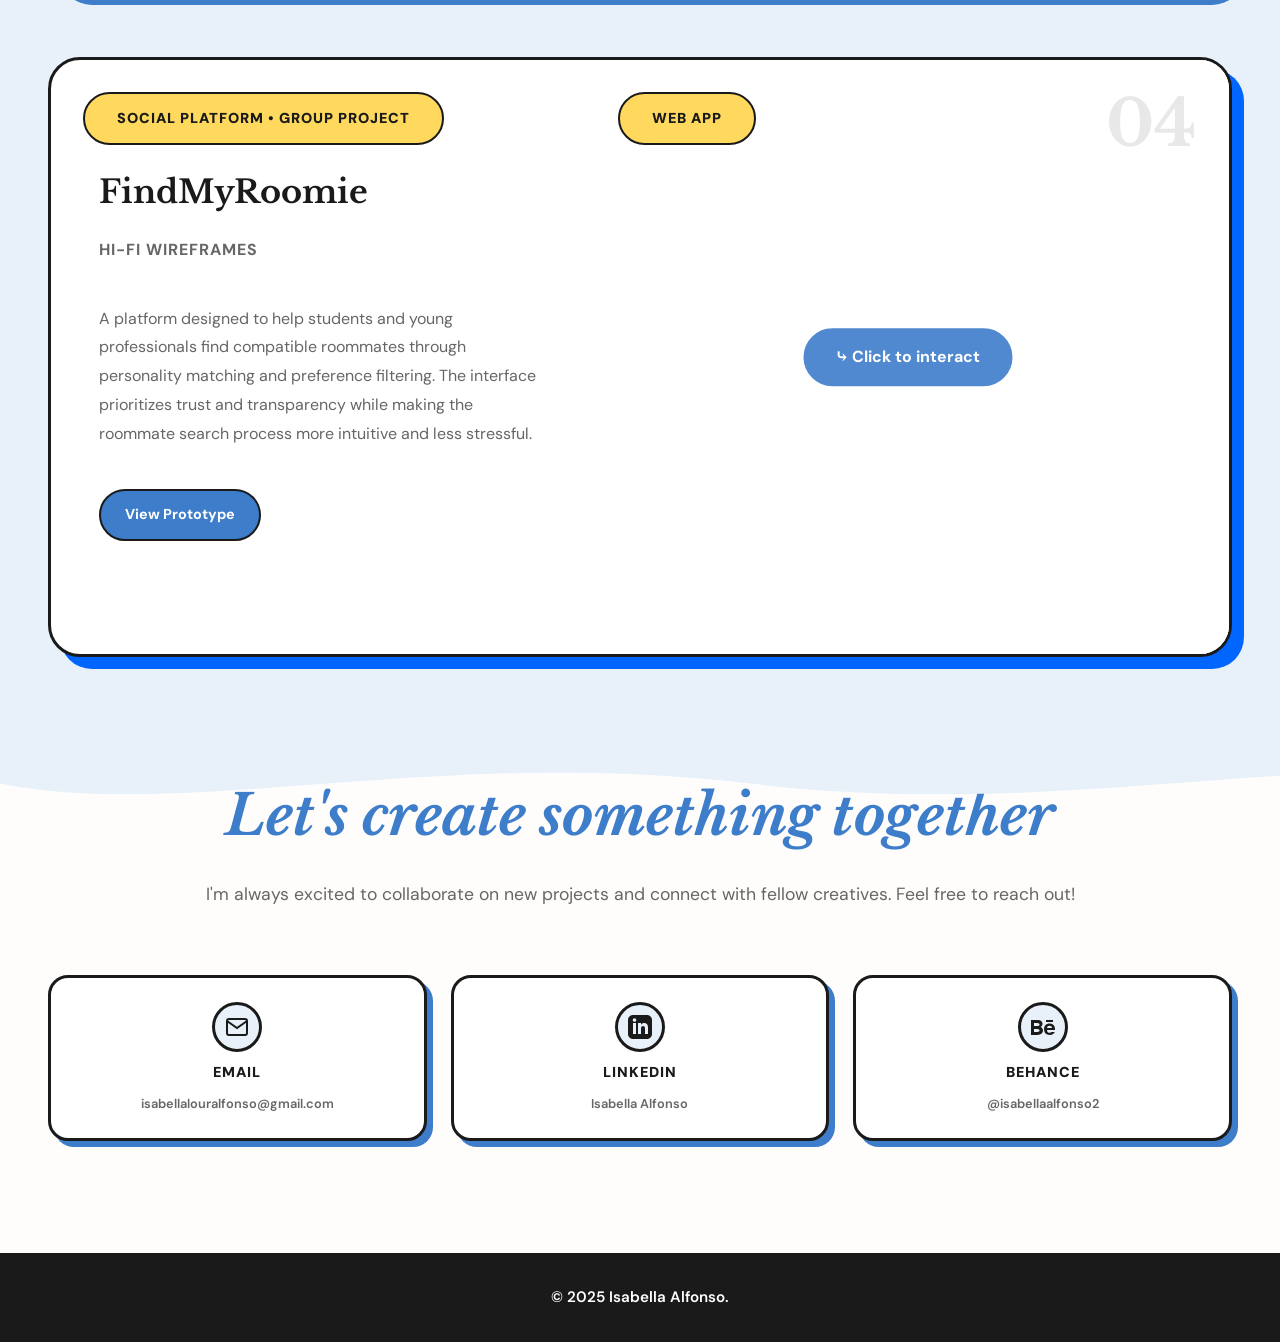
==== commit 2e2b4e85: "Update index.html" ====
--- a/index.html
+++ b/index.html
@@ -225,7 +225,7 @@
 
     <footer>
         <div class="container">
-            <p>&copy; 2024 Isabella Alfonso. Designed & developed with intention.</p>
+            <p>&copy; 2025 Isabella Alfonso.</p>
         </div>
     </footer>
 
--- a/styles.css
+++ b/styles.css
@@ -139,8 +139,8 @@
 
 nav .logo {
     display: block;
-    width: 100px;
-    height: 100px;
+    width: 80px;
+    height: 80px;
     background-image: url('IALogo.png');
     background-size: contain;
     background-repeat: no-repeat;
@@ -688,23 +688,48 @@
     .project-image {
         min-height: 400px;
     }
+    
+    .about-card {
+        padding: 2rem;
+    }
+    
+    .about-card h2 {
+        font-size: 2rem;
+    }
+    
+    .about-card p {
+        font-size: 1.1rem;
+    }
 }
 
 @media (max-width: 768px) {
+    nav {
+        padding: 0.8rem 0;
+    }
+
     nav .container {
         padding: 0 1.5rem;
         flex-direction: column;
-        gap: 1rem;
+        gap: 0.75rem;
+        align-items: center;
     }
 
     .nav-left {
-        flex-direction: column;
+        flex-direction: row;
         align-items: center;
         text-align: center;
+        gap: 0.75rem;
+        justify-content: center;
+        width: 100%;
+    }
+
+    .nav-info {
+        align-items: flex-start;
     }
 
     .nav-info .name {
-        font-size: 1.1rem;
+        font-size: 1rem;
+        font-weight: 900;
     }
 
     .nav-contact {
@@ -712,13 +737,15 @@
     }
 
     nav ul {
-        gap: 1rem;
+        gap: 1.5rem;
         font-size: 0.9rem;
+        width: 100%;
+        justify-content: center;
     }
 
     nav .logo {
-        width: 80px;
-        height: 80px;
+        width: 50px;
+        height: 50px;
     }
 
     .container {
@@ -726,10 +753,175 @@
     }
 
     .hero {
-        padding: 10rem 1.5rem 3rem;
+        padding: 9rem 1.5rem 3rem;
     }
 
     .contact-grid {
         grid-template-columns: 1fr;
     }
-}
+    
+    .about-card {
+        padding: 1.5rem;
+    }
+    
+    .about-card h2 {
+        font-size: 1.8rem;
+    }
+    
+    .about-card p {
+        font-size: 1rem;
+    }
+    
+    .project-content {
+        padding: 2rem;
+    }
+    
+    .project-content h3 {
+        font-size: 1.5rem;
+    }
+    
+    .project-content p {
+        font-size: 0.95rem;
+    }
+    
+    .contact-wrapper h2 {
+        font-size: 1.8rem;
+    }
+    
+    .contact-wrapper > p {
+        font-size: 1rem;
+    }
+    
+    /* Fix for section title cutoff */
+    .projects-section {
+        padding-top: 6rem;
+    }
+    
+    .contact-section {
+        padding-top: 6rem;
+    }
+}
+
+@media (max-width: 480px) {
+    nav {
+        padding: 0.7rem 0;
+    }
+    
+    nav .container {
+        padding: 0 1rem;
+        gap: 0.6rem;
+    }
+    
+    .nav-left {
+        gap: 0.6rem;
+    }
+    
+    nav .logo {
+        width: 45px;
+        height: 45px;
+    }
+    
+    .nav-info .name {
+        font-size: 0.9rem;
+    }
+    
+    .nav-contact {
+        font-size: 0.65rem;
+    }
+    
+    nav ul {
+        gap: 1.2rem;
+        font-size: 0.85rem;
+    }
+    
+    .hero {
+        padding: 8rem 1rem 2rem;
+    }
+    
+    .hero-content .small-text {
+        font-size: 1rem;
+    }
+    
+    .hero-content .tagline {
+        font-size: 1.5rem;
+    }
+    
+    .about-card {
+        padding: 1.25rem;
+        border-radius: 20px;
+    }
+    
+    .about-card h2 {
+        font-size: 1.5rem;
+        margin-bottom: 1rem;
+    }
+    
+    .about-card p {
+        font-size: 0.95rem;
+    }
+    
+    .section-title {
+        font-size: 1.75rem;
+    }
+    
+    .section-subtitle {
+        font-size: 1rem;
+    }
+    
+    .project-card {
+        border-radius: 24px;
+    }
+    
+    .project-content {
+        padding: 1.5rem;
+    }
+    
+    .project-content h3 {
+        font-size: 1.3rem;
+    }
+    
+    .project-tag {
+        padding: 0.6rem 1.5rem;
+        font-size: 0.75rem;
+    }
+    
+    .project-number {
+        font-size: 3rem;
+        top: 1rem;
+        right: 1rem;
+    }
+    
+    .contact-card {
+        padding: 1.25rem 0.75rem;
+    }
+    
+    .contact-icon {
+        width: 40px;
+        height: 40px;
+    }
+    
+    .contact-label {
+        font-size: 0.8rem;
+    }
+    
+    .contact-detail {
+        font-size: 0.75rem;
+    }
+    
+    footer {
+        padding: 1.5rem 1rem;
+    }
+    
+    footer p {
+        font-size: 0.85rem;
+    }
+    
+    /* Extra padding for section titles on very small screens */
+    .projects-section {
+        padding-top: 7rem;
+    }
+    
+    .contact-section {
+        padding-top: 7rem;
+    }
+}
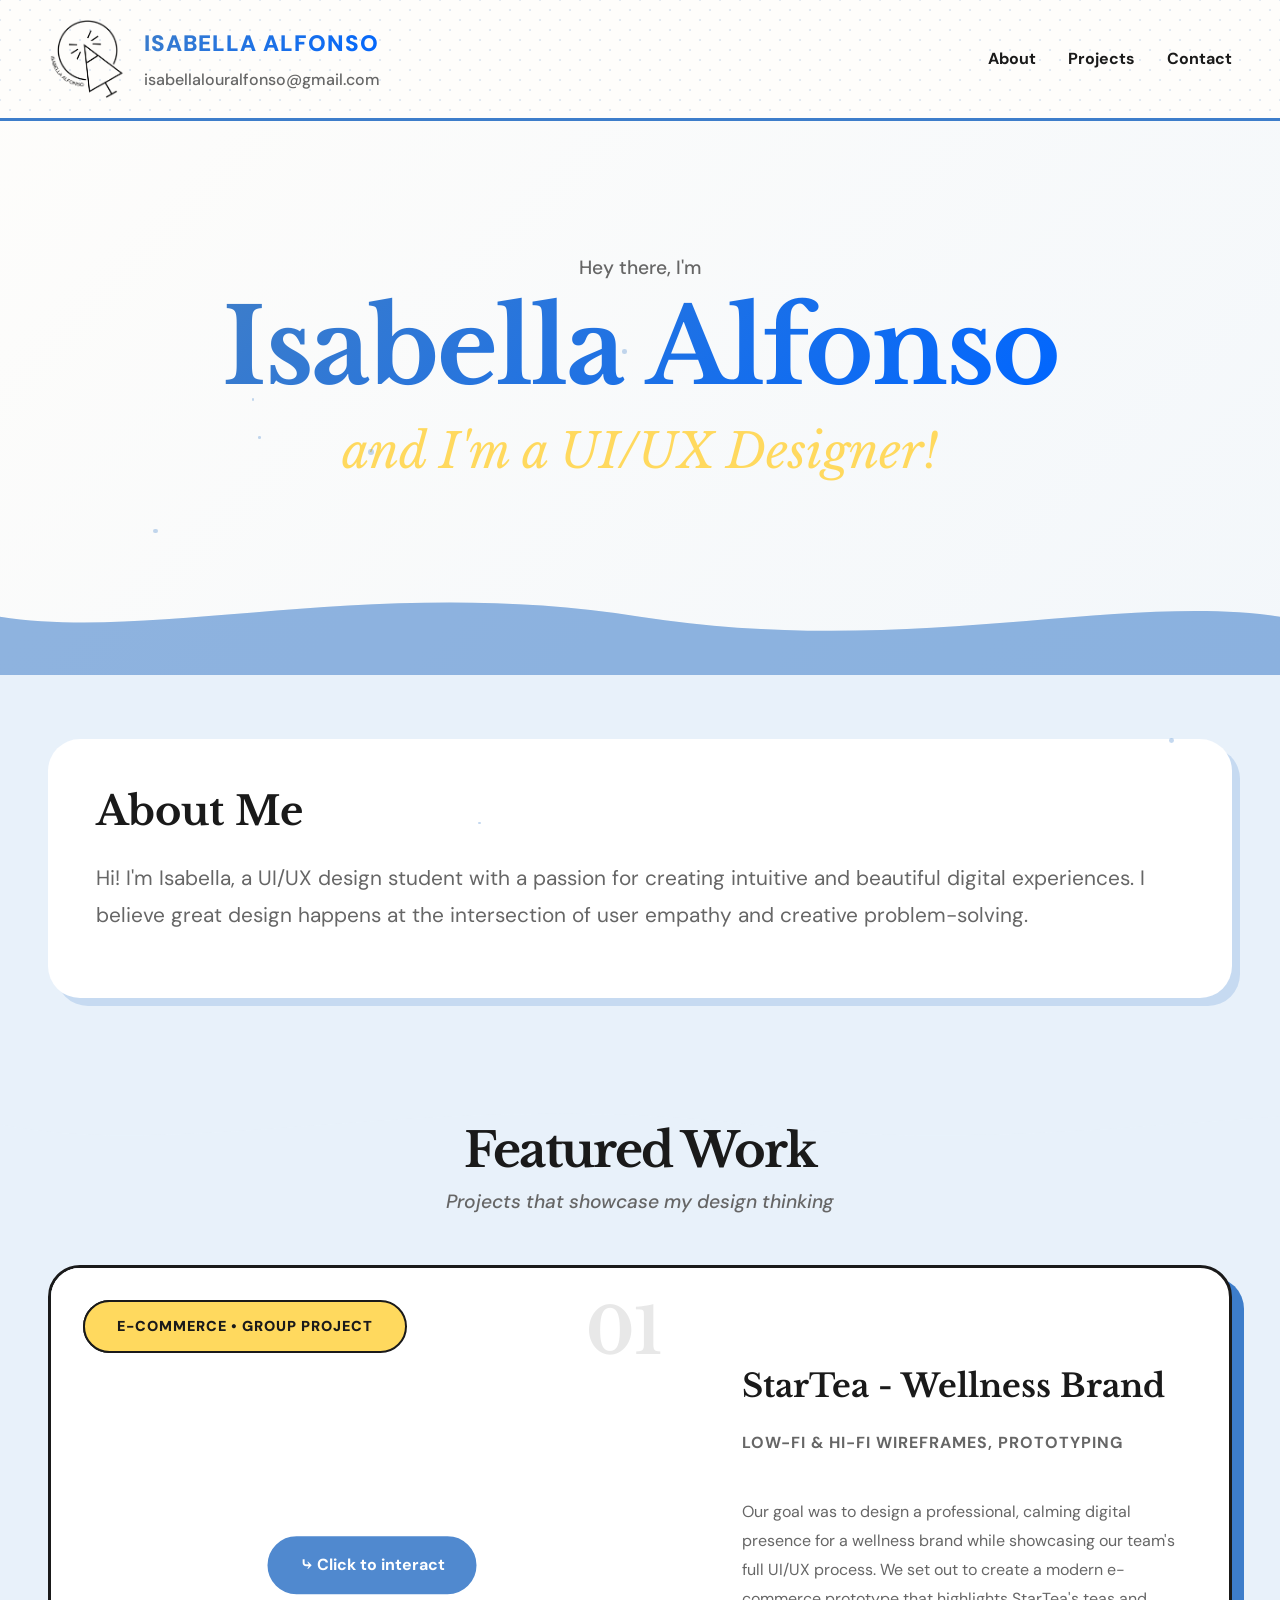
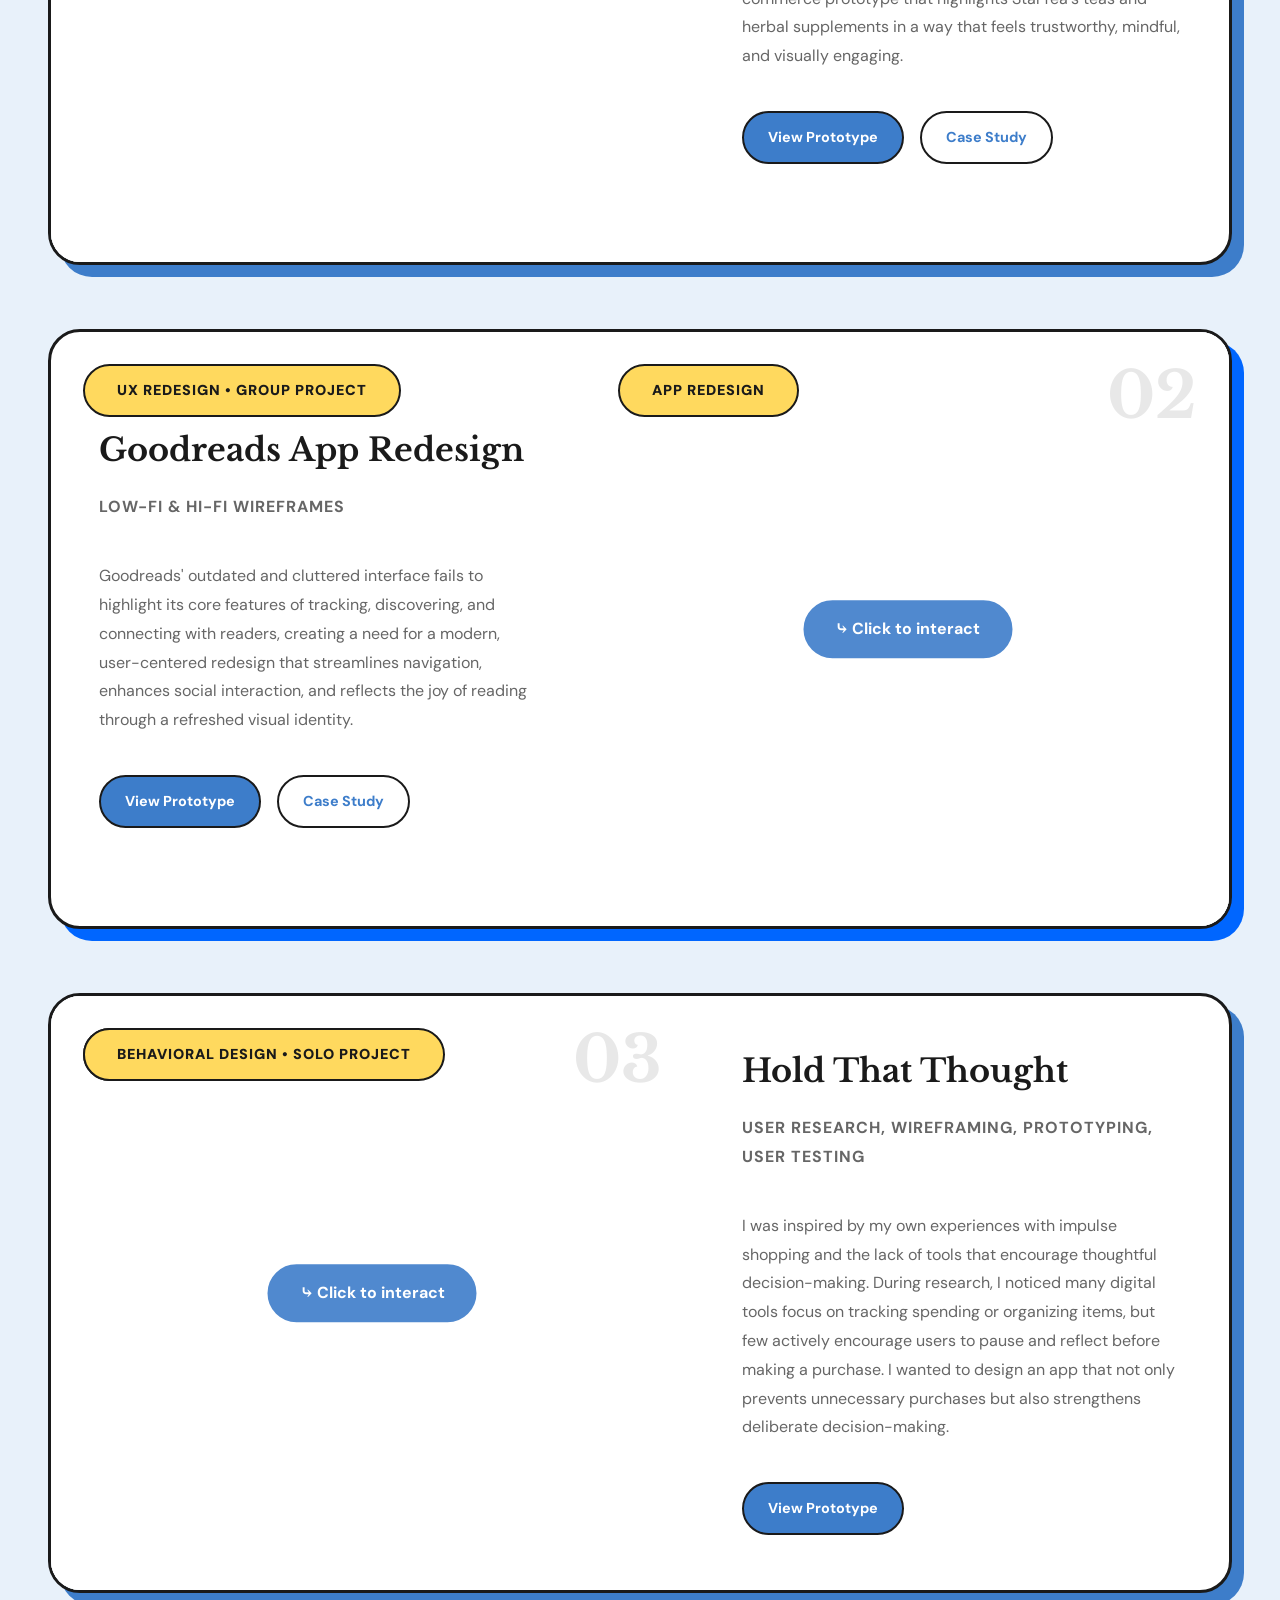
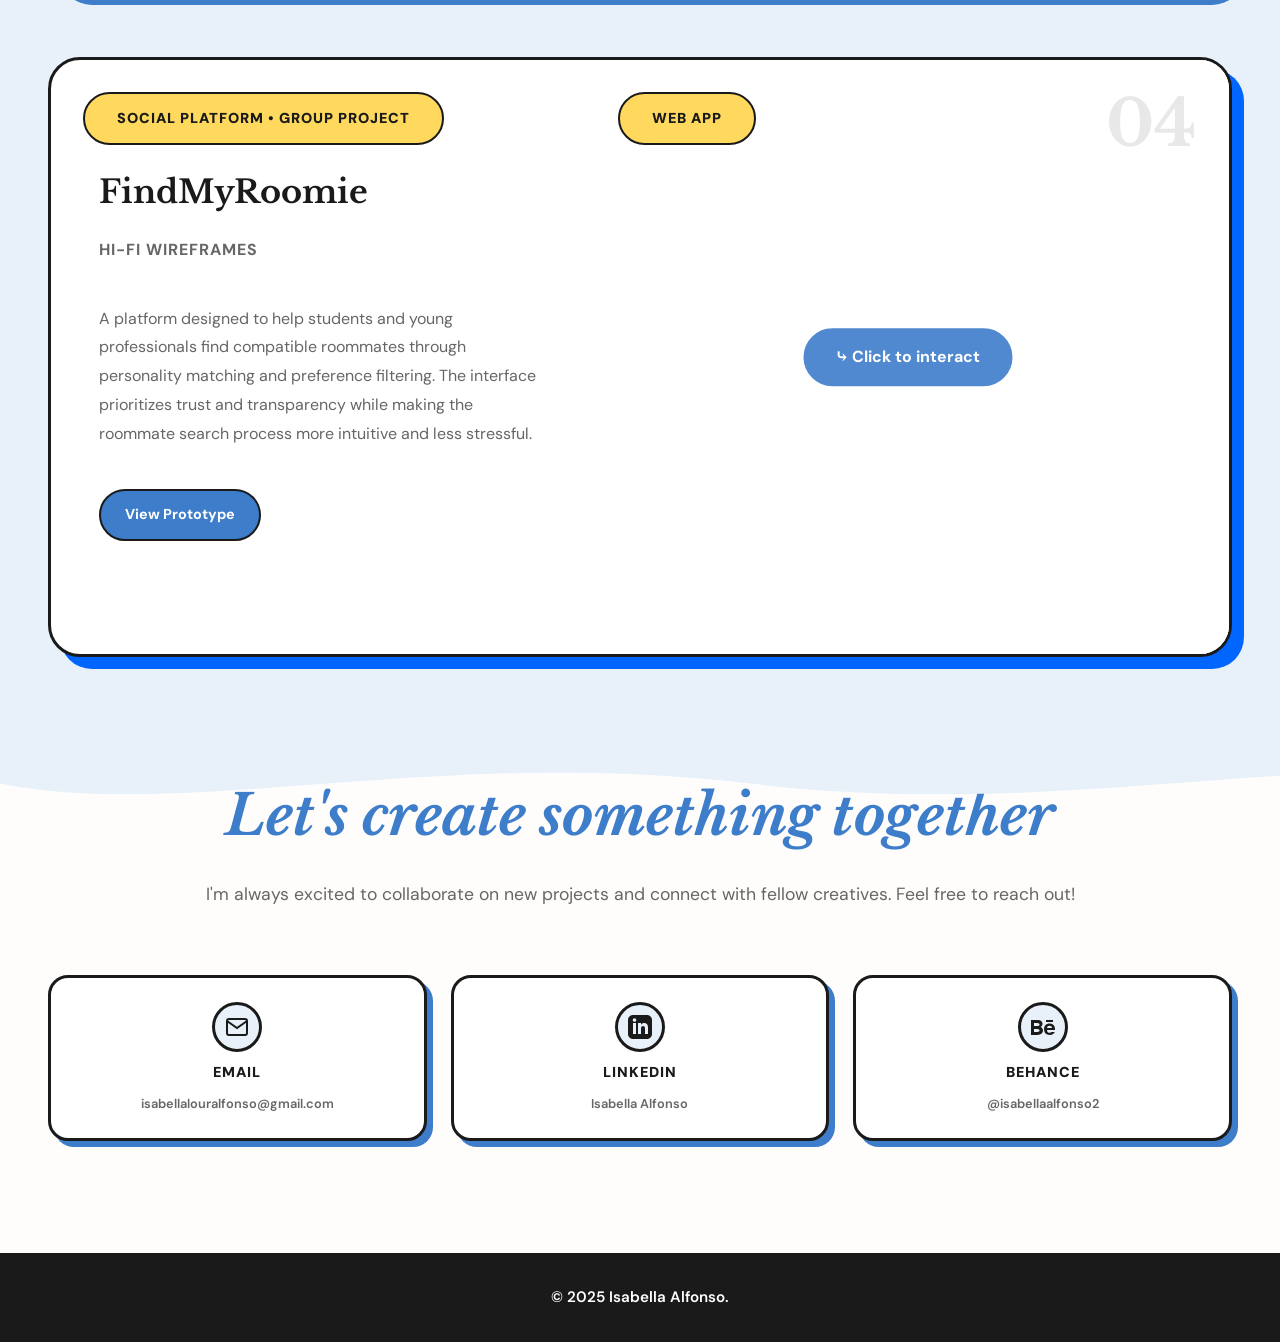
==== commit 693764d0: "Update index.html" ====
--- a/index.html
+++ b/index.html
@@ -117,6 +117,8 @@
                         <div class="project-links">
                             <a href="https://www.figma.com/proto/zijQOHebjsT1D1TYrEpR2m/Goodreads-Redesign?node-id=130-280&starting-point-node-id=130%3A280&t=WlkC5fg7L0DICzUb-1"
                                 target="_blank" class="project-link">View Prototype</a>
+                            <a href="https://www.figma.com/slides/cCjPf2lJn9EnpV3gEkYU5Y/GoodReads-App-Redesign?node-id=1-374&t=bODt1lW8WgYICPfp-1"
+                                target="_blank" class="project-link secondary">Case Study</a>
                         </div>
                     </div>
                 </div>
